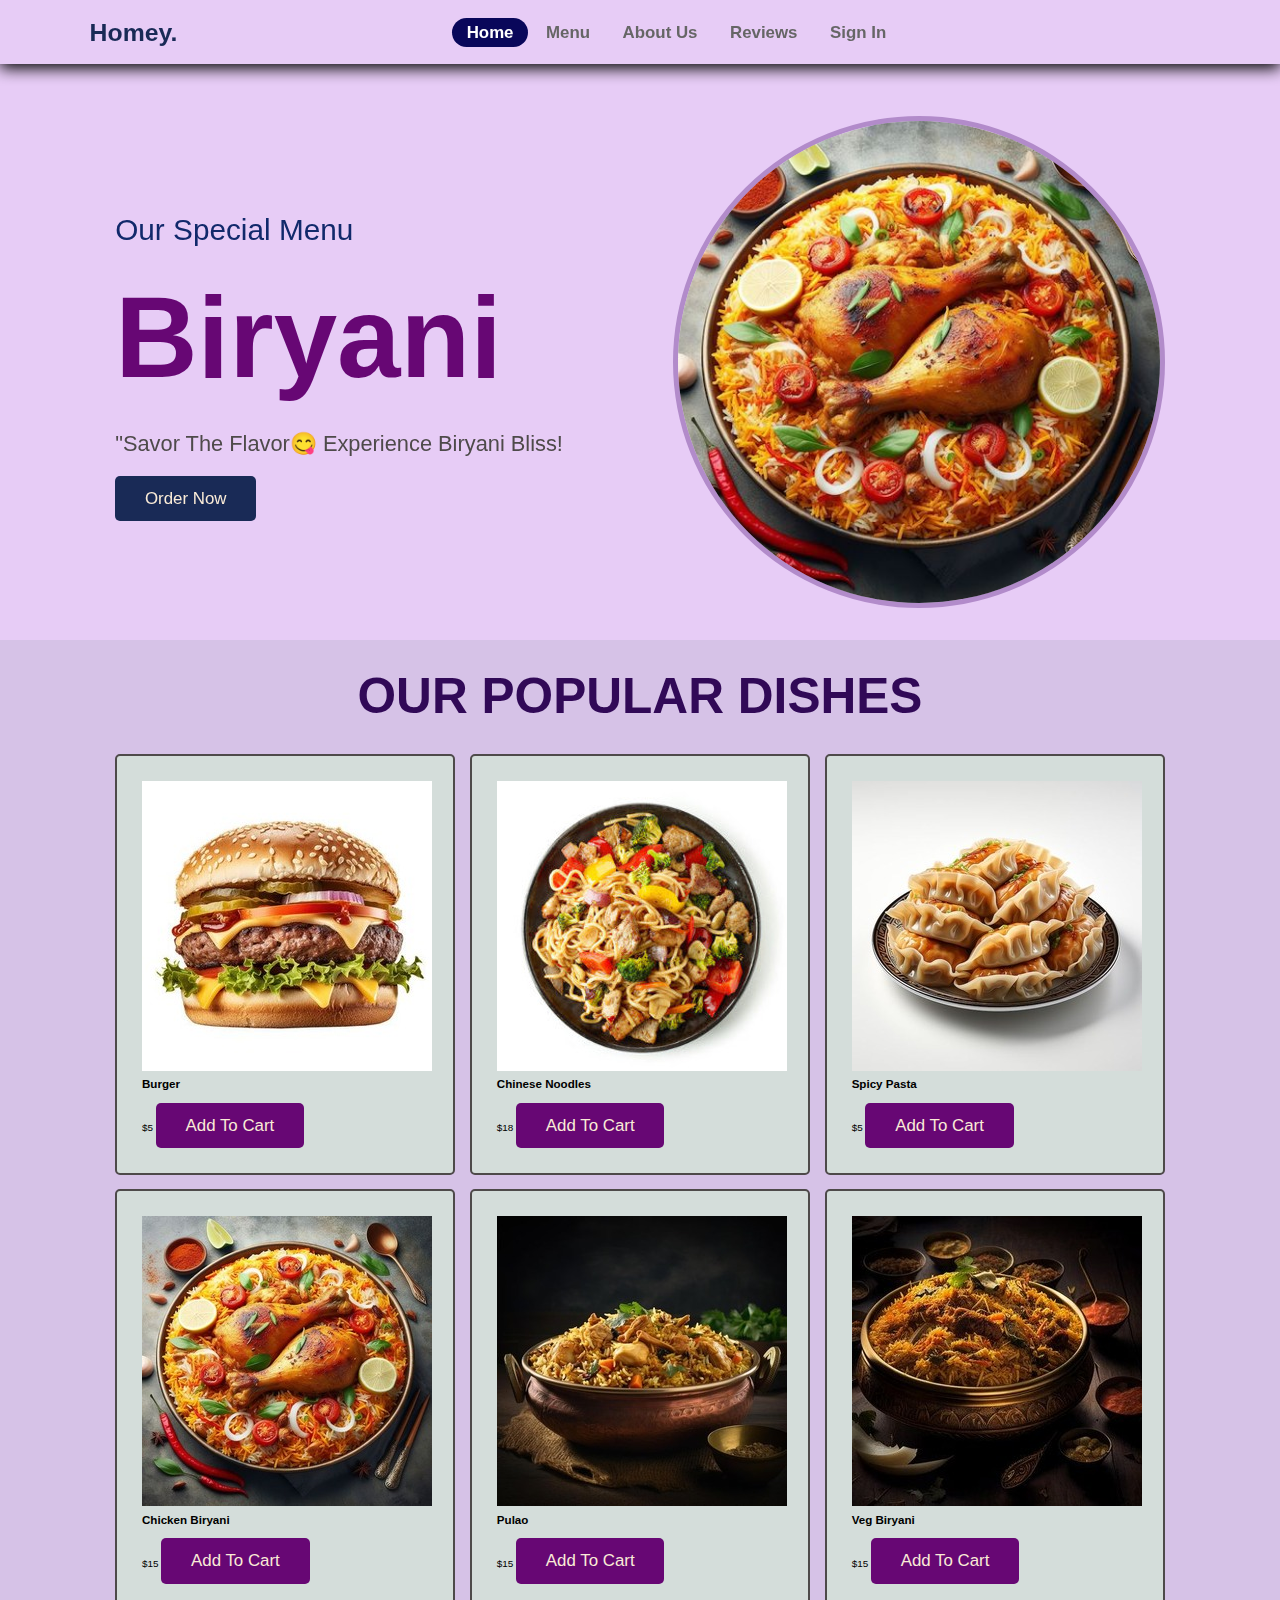
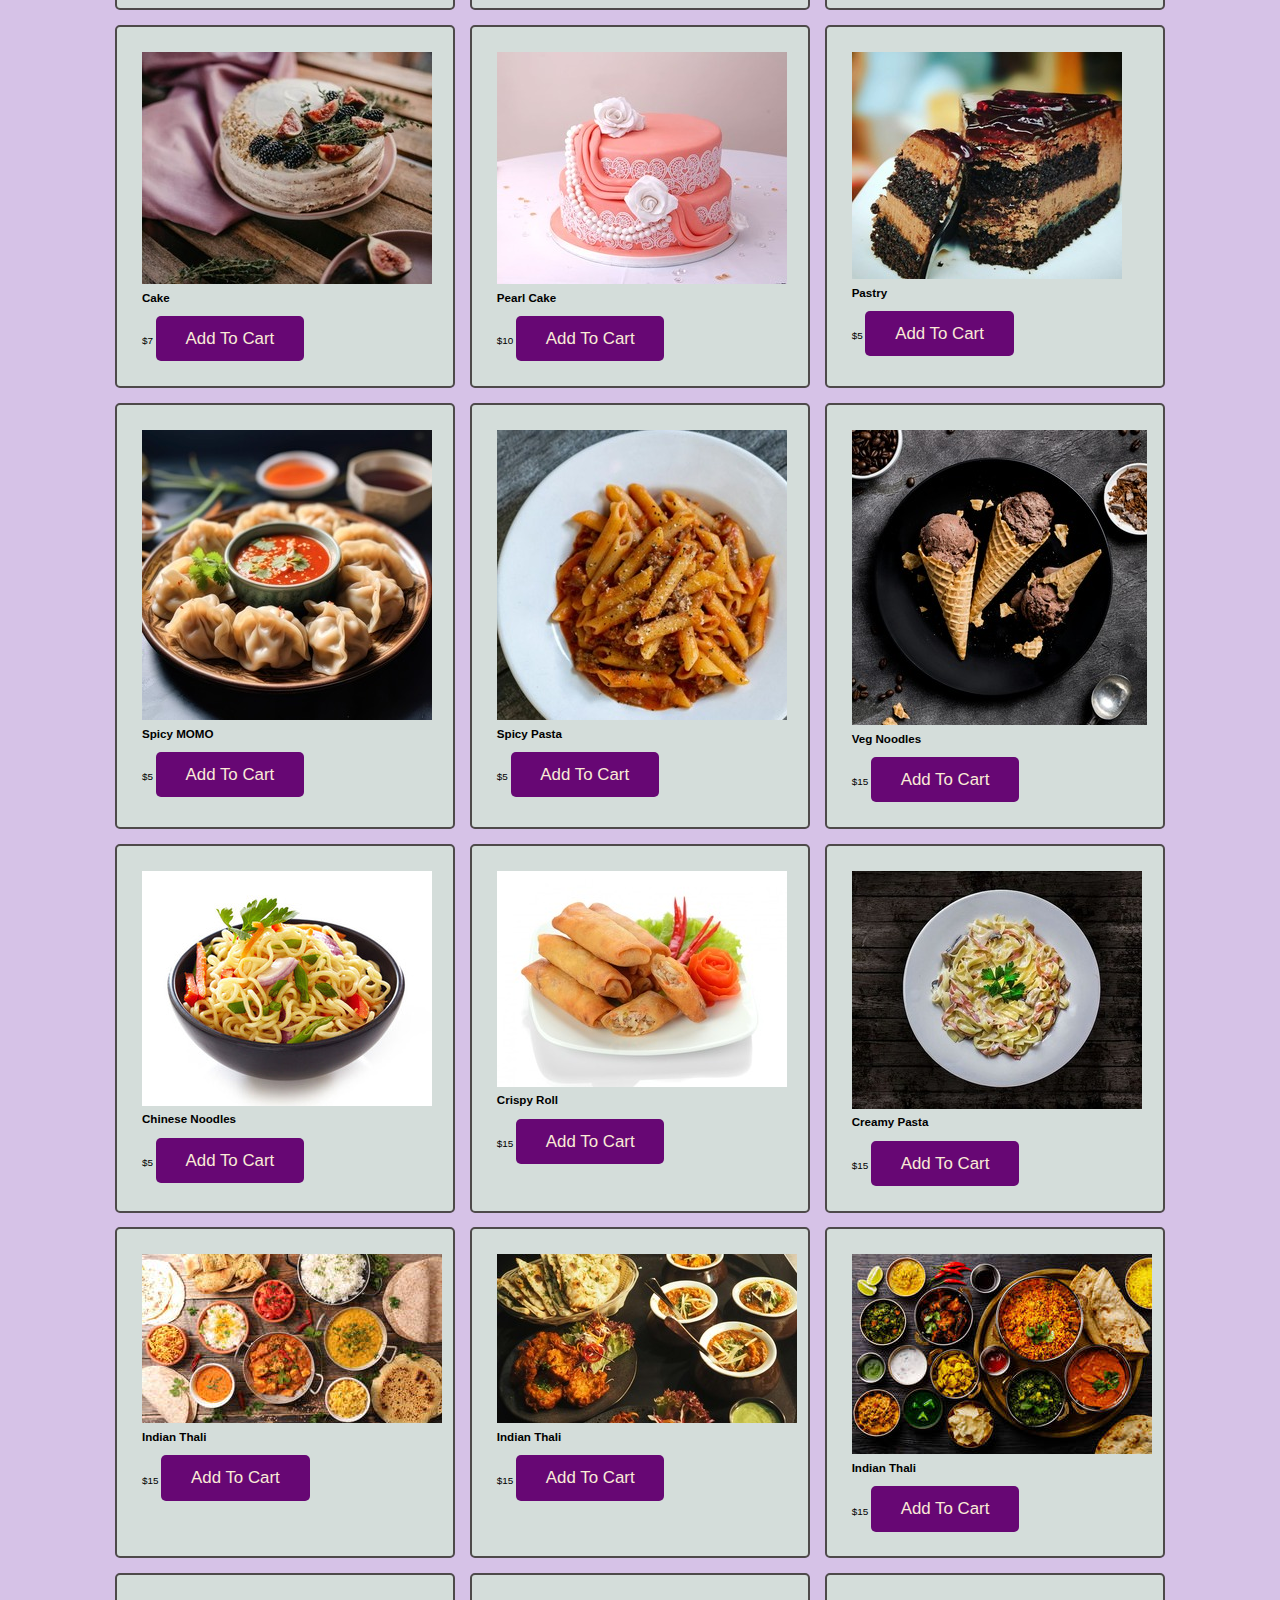
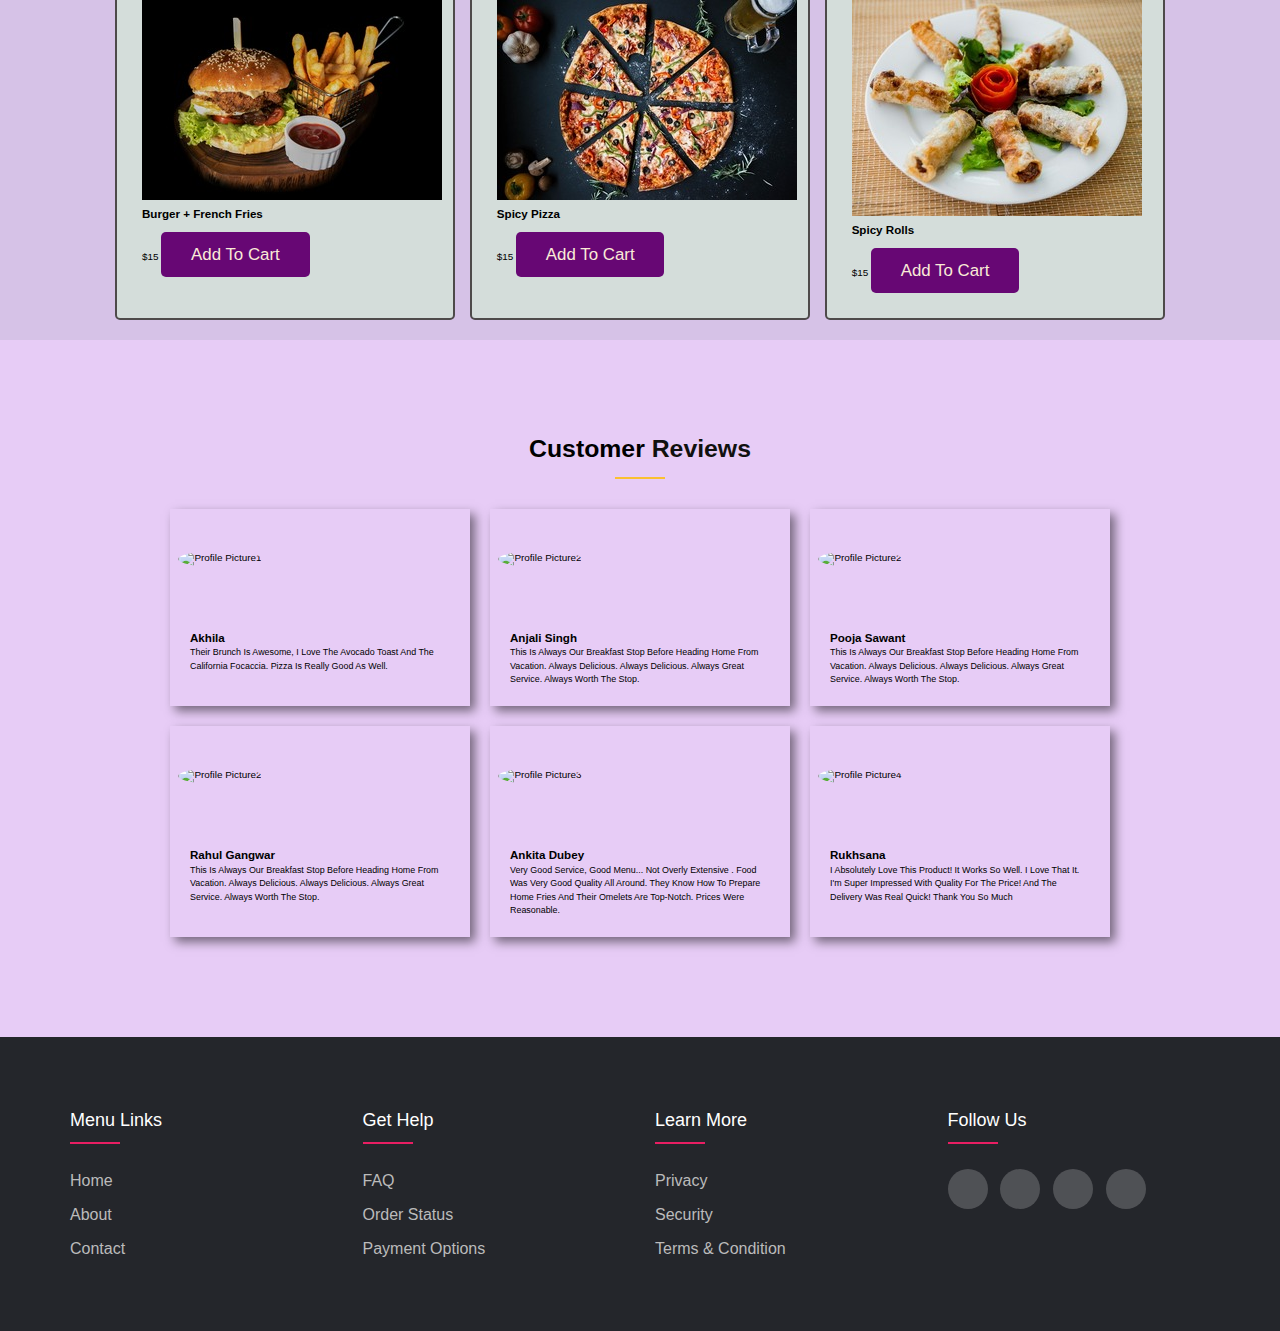
==== projectzuvy/index.html @ e39cfa19 "Landing Page" ====
<!DOCTYPE html>
<html lang="en">
<head>
    <meta charset="UTF-8">
    <meta name="viewport" content="width=device-width, initial-scale=1.0">
    <title>Food E-Commerce</title>
      
    <!-- Including Font Awesome CSS -->
    <link rel="stylesheet" href="https://cdnjs.cloudflare.com/ajax/libs/font-awesome/6.5.1/css/all.min.css" integrity="sha512-DTOQO9RWCH3ppGqcWaEA1BIZOC6xxalwEsw9c2QQeAIftl+Vegovlnee1c9QX4TctnWMn13TZye+giMm8e2LwA==" crossorigin="anonymous" referrerpolicy="no-referrer" />
    <link rel="stylesheet" href="style.css">

    <!-- including Swiper JS -->
    <!-- <link rel="stylesheet" href="https://cdn.jsdelivr.net/npm/swiper@11/swiper-bundle.min.css"/> -->
    <link rel="stylesheet" href="https://unpkg.com/swiper/swiper-bundle.min.css"/>


    <style>
        /* Google font */
@import url('https://fonts.googleapis.com/css2?family=PT+Sans+Caption:wght@400;700&display=swap');

:root{
    --purple: #670774;
    --blue: #192a56;
    --light-color:#666;
    --box-shadow: 0 .5rem 1.5rem rgba(0,0,0.1);
}
*{
    font-family: "Nunito", sans-serif;
    margin: 0;
    padding: 0;
    box-sizing: border-box;
    text-decoration: none;
    outline: none;
    border: none;
    text-transform: capitalize;
    transition: all .2s linear; 
}

html{
    font-size: 62%;
    overflow-x: hidden; 
    scroll-padding-top: 5.5rem; 
    scroll-behavior: smooth; 
}

section{
    padding: 2rem 9%;
}

section:nth-child(even){
    background: #E7CCF6;
}

header{
    position: fixed;
    top:0; left: 0;right: 0;
    background: #E7CCF6;
    padding: 1rem 7%;
    display: flex;
    align-items: center;
    justify-content:space-between;
    z-index: 1000;
    box-shadow: var(--box-shadow);
}

header .logo {
    color: var(--blue);
    font-size: 2.5rem;
    font-weight: bolder;
}

header .logo i{
    color: var(--purple);
}

/* Style for the navbar links */
header .navbar a { 
    font-size: 1.7rem;
    font-weight: bold;
    border-radius: .5rem;
    padding: .5rem 1.5rem;
    color: var(--light-color);
}

header .navbar a.active,
header .navbar a:hover{
    color: #fff;
    background: #09075a;
    border-radius: 50px;
}

header .icons i,
header .icons a{
    cursor: pointer;
    margin-left: .5rem;
    height: 4.5rem;
    line-height: 4.5rem;
    width: 4.5rem;
    text-align: center;
    font-size: 1.7rem;
    color: black;
    border-radius: 50%;
    background: rgb(240, 229, 229);
}

header .icons i:hover, 
header .icons a:hover{
    color: #E7CCF6;
    background: var(--blue);
    transform: rotate(360deg);
}

header .icons #menu-bars{
    display: none;
}

.home-slider {
  width: 100%; /* Adjust width as needed */
  height: 600px; /* Adjust height as needed */
  position: relative;
  overflow: hidden; /* Ensure content doesn't overflow */
}
.home .home-slider .slide{
    display: flex;
    align-items: center;
    flex-wrap: wrap;
    gap: 2rem;
    padding-top: 9rem;
}

.home .home-slider .slide .content{
    flex:2 1 45rem;
}

.home .home-slider .slide .pic{
    flex:1 1 45rem;
}

.home .home-slider .slide .pic img{
    width: 100%;
    border: 5px solid #B28BCA;
    border-radius: 100%;   
}

.home .home-slider .slide span{
    color: rgb(17, 41, 107);
    font-size: 3rem;
    font-weight: 500;
}

.home .home-slider .slide h3{
    color: var(--purple);
    font-size: 11.5rem;
    font-weight: 600;

}
.home .home-slider .slide p{
    color:rgb(78, 74, 74);
    font-size: 2.2rem;
    padding: .5rem 0;
    line-height: 1.5;
    font-weight: 400;
}

/*.sub-heading{
    text-align: center;
    color: red;
    font-size: 2rem;
    padding-top: 1rem;
}*/

.heading{
    text-align: center;
    color: rgb(49, 9, 87);
    font-size: 5rem;
    padding-bottom: 2rem;
    text-transform: uppercase;
}

.btn{
    margin-top: 1rem;
    display: inline-block;
    font-size: 1.7rem;
    color: antiquewhite;
    background-color: #192a56;
    border-radius: .5rem;
    cursor: pointer;
    padding: 1rem 3rem;
}

.btn:hover{
    background-color: #012288;
    letter-spacing: .1rem;
}

.box .btn{
    background-color: #670774;
    align-items: 
}


.dishes{
    background-color: #D6C2E7;
}

.dishes .box-container{
    display: grid;
    grid-template-columns: repeat(auto-fit,minmax(28rem, 1fr));
    gap: 1.5rem;
}

.dishes .box-container .box{
    padding: 2.5rem;
    background-color: #D4DDDA;
    border-radius: .5rem;
    border: 2px solid rgb(78, 74, 74);
    box-shadow: #666;
    position: relative;
    overflow: hidden;
}

.dishes .box-container .box .fa-heart,
.dishes .box-container .box .fa-eye {
    position: absolute;
    top: 1.5rem;
    background: #fff;
    border-radius: 50%;
    height: 5rem;
    width: 5rem;
    line-height: 5rem;
    font-size: 2rem;
    color: #670774;
}

.dishes .box-container .box .fa-heart,
.dishes .box-container .box .fa-eye {
    background: #B28BCA;
    color: #fff;
}


.dishes .box-container .box .fa-heart{
    right: -15rem;
}

.dishes .box-container .box .fa-eye{
    left: -15rem;
}


body{
    line-height: 1.5;
    font-family: 'Poppins', sans-serif;
  }

  *{
    margin:0;
    padding:0;
    box-sizing: border-box;
  }

  .review {
    width: 100%;
    padding: 70px 0;
    text-align: center;
}

.review h2 {
    font-size: 2.5rem;
    font-weight:bolder;
    margin-bottom: 20px;
}


.review h2 span {
    color: #11110f;
}

.review-icon {
    font-size: 20px; 
}

.review h2 span::after {
    content: '';
    display: block;
    width: 50px;
    height: 2px;
    background: #fac031;
    margin: 10px auto;
}

.review-box {
    width: 100%;
    margin: 0 auto;
    display: flex;
    flex-wrap: wrap; 
    justify-content: center;
}

.review-card {
    flex: 0 0 auto;
    margin: 10px;
    width: 300px; 
    max-width: calc(33.33% - 20px); 
    text-align: left;
    box-shadow: 5px 5px 10px rgba(0, 0, 0, 0.5);
    transition: box-shadow 0.3s ease;
}

.review-profile-pic {
    display: flex; 
    justify-content: center; 
    align-items: center; 
    width: 100px; 
    height: 100px; 
}

.review-profile-pic img {
    max-width: 100%;
    height: auto;
    border-radius: 50%;
    
}

.review-text {
    padding: 20px;
}

.review-text p {
    font-size: 0.9rem;
}

.four-star .fa-regular:nth-child(1) {
    color: green;
}
.four-star .fa-regular:nth-child(2) {
    color: green;
}
.four-star .fa-regular:nth-child(3) {
    color: green;
}
.four-star .fa-regular:nth-child(4) {
    color: green;
}

.five-star .fa-regular:nth-child(1) {
    color: green;
}
.five-star .fa-regular:nth-child(2) {
    color: green;
}
.five-star .fa-regular:nth-child(3) {
    color: green;
}
.five-star .fa-regular:nth-child(4) {
    color: green;
}
.five-star .fa-regular:nth-child(5) {
    color: green;
}

  .container{
    max-width: 1170px;
    margin:auto;
  }
  .row{
    display: flex;
    flex-wrap: wrap;
  }
  .list{
    list-style: none;
  }
  .footer{
    background-color: #24262b;
      padding: 70px 0;
  }
  .footer-col{
     width: 25%;
     padding: 0 15px;
  }
  .footer-col h4{
    font-size: 18px;
    color: #ffffff;
    text-transform: capitalize;
    margin-bottom: 35px;
    font-weight: 500;
    position: relative;
  }
  .footer-col h4::before{
    content: '';
    position: absolute;
    left:0;
    bottom: -10px;
    background-color: #e91e63;
    height: 2px;
    box-sizing: border-box;
    width: 50px;
  }
  .footer-col ul li:not(:last-child){
    margin-bottom: 10px;
  }
  .footer-col ul li a{
    font-size: 16px;
    text-transform: capitalize;
    color: #ffffff;
    text-decoration: none;
    font-weight: 300;
    color: #bbbbbb;
    display: block;
    transition: all 0.3s ease;
  }
  .footer-col ul li a:hover{
    color: #ffffff;
    padding-left: 8px;
  }
  .footer-col .social-links a{
    display: inline-block;
    height: 40px;
    width: 40px;
    background-color: rgba(255,255,255,0.2);
    margin:0 10px 10px 0;
    text-align: center;
    line-height: 40px;
    border-radius: 50%;
    color: #ffffff;
    transition: all 0.5s ease;
  }
  .footer-col .social-links a:hover{
    color: #24262b;
    background-color: #ffffff;
  }
  









    















































@media (max-width:991px){

html{
    font-size: 50%;
}

section{
    padding: 2rem 9%;

}

header{
    padding: 1rem 2rem;
}
}

@media (max-width:768px){
    header .icons #menu-bars{
    display: inline-block;
}


header .navbar{
    position: absolute;
    top: 100%;
    left:0;
    right: 0;
    background: #E7CCF6;
    border-top: .1rem solid rgba(0,0,0.2);
    border-bottom: .1rem solid rgba(0,0,0.2);
    padding: 1rem;
    clip-path: polygon(0 0, 100% 0, 100% 0, 0 0);
}

header .navbar .active{
    clip-path: polygon(0 0, 100% 0, 100% 0, 0 0);
}

header .navbar a{
    display: block;
    padding: 1.5rem;
    margin: 1rem ;
    font-size: 2rem;
    background: #666;
}
}
@media (max-width:991px){

html{
    font-size: 40%;
}
}
@media(max-width: 767px){
    .footer-col{
      width: 50%;
      margin-bottom: 30px;
  }
  }
  @media(max-width: 574px){
    .footer-col{
      width: 100%;
  }
  }


    </style>
</head>
<body>

    <!-- Navbar -->
    <header>
            <div class="logo">
                <a href="#" class="logo"><i class="fa-solid fa-kitchen-set"></i>Homey.</a>
            </div>
            <nav class="navbar">
                <a class="active" href="#home"><i class="fas fa-home"></i> Home</a>
                <a href="#Menu"> <i class="fas fa-utensils"></i> Menu</a>
                <a href="#About"><i class="fas fa-info-circle"></i> About Us</a>
                <a href="#Review"> Reviews</a> 
                <!-- <a href="#Favourites"><i class="fas fa-heart"></i> </a> -->
                <!-- <a href="#Cart"><i class="fas fa-shopping-cart"></i> </a> -->
                <a href="#Signin"><i class="fas fa-sign-in-alt"></i> Sign In</a>
            </nav>
            <div class="icons">
                <i class="fas fa-bars" id="menu-bars"></i>
                <i class="fas fa-search" id="search"></i>
                <a href="#" class="fas fa-heart"></a>
                <a href="#" class="fas fa-shopping-cart"></a>
            </div>    
    </header>

<!-- Home banner starts -->

<section class="home" id="home">
    <!-- <div class="swiper-bundle"> -->
        <div class="swiper-container home-slider">

        <div class="swiper-wrapper wrapper">
            <div class="swiper-slide slide">

                <div class="content">
                    <span>Our Special Menu</span>
                    <h3>Pizza</h3>
                    <p> Craving heaven in a slice?😍Indulge in our delightful array of pizza varieties!
                    </p>
                    <a href="#" class="btn">Order Now</a>
                </div>
                <div class="pic">
                    <img src="./Landing Page Assets/pizza.jpg" alt="">
                </div>
            </div>

            <div class="swiper-slide slide">
                <div class="content">
                    <span>Our Special Menu</span>
                    <h3>Biryani</h3>
                    <p> "Savor the Flavor😋 Experience Biryani Bliss!                </p>
                    <a href="#" class="btn">Order Now</a>
                </div>
                <div class="pic">
                    <img src="./Landing Page Assets/biryani.jpg" alt="">
                </div>
            </div>

            <div class="swiper-slide slide">
                <div class="content">
                    <span>Our Special Menu</span>
                    <h3>Burger</h3>
                    <p>Sink your teeth into perfection with our mouthwatering burgers🤤   </p>
                    <a href="#" class="btn">Order Now</a>
                </div>
                <div class="pic">
                    <img src="./Landing Page Assets/b1.jpg" alt="">
                </div>
            </div>

            <div class="swiper-slide slide">
                <div class="content">
                    <span>Our Special Menu</span>
                    <h3>Noodles</h3>
                    <p> Step into a world of exquisite flavors with our Chinese cuisine.                    </p>
                    <a href="#" class="btn">Order Now</a>
                </div>
                <div class="pic">
                    <img src="./Landing Page Assets/n3.jpg" alt="">
                </div>
            </div>

            

            <div class="swiper-slide slide">
                <div class="content">
                    <span>Our Special Menu</span>
                    <h3>Momos</h3>
                    <p> Dive into a world of culinary delight with our exquisite momos
                    </p>
                    <a href="#" class="btn">Order Now</a>
                </div>
                <div class="pic">
                    <img src="./Landing Page Assets/MOMO (1).jpg" alt="">
                </div>
            </div>

            <div class="swiper-slide slide">
                <div class="content">
                    <span>Our Special Menu</span>
                    <h3>Pasta</h3>
                    <p> Step into a world of Italian indulgence with our tantalizing pasta dishes </p>
                    <a href="#" class="btn">Order Now</a>
                </div>
                <div class="pic">
                    <img src="./Landing Page Assets/pasta (1).jpg" alt="">
               </div>
            </div>

            <div class="swiper-slide slide">
                <div class="content">
                    <span>Our Special Menu</span>
                    <h3>Spicy Roll</h3>
                    <p> "Experience the Crunchy Delight of Spring Rolls🤤      </p>
                    <a href="#" class="btn">Order Now</a>
                </div>
                <div class="pic">
                    <img src="./Landing Page Assets/roll (2).jpg" alt="">
                </div>
            </div>

            <div class="swiper-slide slide">
                <div class="content">
                    <span>Our Special Menu</span>
                    <h3>Chhole Bhature</h3>
                    <p> Satisfy your cravings with our delectable Chhole Bhature, a beloved Indian classic that's sure to tantalize your taste buds🤤 </p>
                    <a href="#" class="btn">Order Now</a>
                </div>
                <div class="pic">
                    <img src="./Landing Page Assets/chhole.jpg" alt="">
                </div>
            </div>

            <div class="swiper-pagination"></div>
        </div>
    </div>
</section>

<section class="dishes" id="dishes">
    <h1 class="heading">Our Popular Dishes</h1>

    <div class="box-container">

        <div class="box">
            <a href="#" class="fas fa-heart"></a>
            <a href="#" class="fas fa-eye"></a>
            <img src="./Landing Page Assets/b3.jpg" alt="pasta">
            <h3>Burger</h3>

            <div class="stars">
                <i class="fas fa-star"></i>
                <i class="fas fa-star"></i>
                <i class="fas fa-star"></i>
                <i class="fas fa-star"></i>
                <i class="fas fa-star-half-alt"></i>
            </div>
            <span>$5</span>
            <a href="#" class="btn">add to cart</a>
        </div>

        <div class="box">
            <a href="#" class="fas fa-heart"></a>
            <a href="#" class="fas fa-eye"></a>
            <img src="./Landing Page Assets/n3.jpg" alt="pasta">
            <h3>Chinese Noodles</h3>

            <div class="stars">
                <i class="fas fa-star"></i>
                <i class="fas fa-star"></i>
                <i class="fas fa-star"></i>
                <i class="fas fa-star"></i>
                <i class="fas fa-star-half-alt"></i>
            </div>
            <span>$18</span>
            <a href="#" class="btn">add to cart</a>
        </div>


        <div class="box">
            <a href="#" class="fas fa-heart"></a>
            <a href="#" class="fas fa-eye"></a>
            <img src="./Landing Page Assets/MOMO.jpg" alt="pasta">
            <h3>Spicy Pasta</h3>

            <div class="stars">
                <i class="fas fa-star"></i>
                <i class="fas fa-star"></i>
                <i class="fas fa-star"></i>
                <i class="fas fa-star"></i>
                <i class="fas fa-star-half-alt"></i>
            </div>
            <span>$5</span>
            <a href="#" class="btn">add to cart</a>
        </div>

        <div class="box">
            <a href="#" class="fas fa-heart"></a>
            <a href="#" class="fas fa-eye"></a>
            <img src="./Landing Page Assets/bi1.jpg" alt="pasta">
            <h3>Chicken Biryani</h3>

            <div class="stars">
                <i class="fas fa-star"></i>
                <i class="fas fa-star"></i>
                <i class="fas fa-star"></i>
                <i class="fas fa-star"></i>
                <i class="fas fa-star-half-alt"></i>
            </div>
            <span>$15</span>
            <a href="#" class="btn">add to cart</a>
        </div>


        <div class="box">
            <a href="#" class="fas fa-heart"></a>
            <a href="#" class="fas fa-eye"></a>
            <img src="./Landing Page Assets/bi2.jpg" alt="pasta">
            <h3>Pulao</h3>

            <div class="stars">
                <i class="fas fa-star"></i>
                <i class="fas fa-star"></i>
                <i class="fas fa-star"></i>
                <i class="fas fa-star"></i>
                <i class="fas fa-star-half-alt"></i>
            </div>
            <span>$15</span>
            <a href="#" class="btn">add to cart</a>
        </div>


        <div class="box">
            <a href="#" class="fas fa-heart"></a>
            <a href="#" class="fas fa-eye"></a>
            <img src="./Landing Page Assets/bi3.jpg" alt="pasta">
            <h3>Veg Biryani</h3>

            <div class="stars">
                <i class="fas fa-star"></i>
                <i class="fas fa-star"></i>
                <i class="fas fa-star"></i>
                <i class="fas fa-star"></i>
                <i class="fas fa-star-half-alt"></i>
            </div>
            <span>$15</span>
            <a href="#" class="btn">add to cart</a>
        </div>


        <div class="box">
            <a href="#" class="fas fa-heart"></a>
            <a href="#" class="fas fa-eye"></a>
            <img src="./Landing Page Assets/c1.jpeg" alt="pasta">
            <h3>Cake</h3>

            <div class="stars">
                <i class="fas fa-star"></i>
                <i class="fas fa-star"></i>
                <i class="fas fa-star"></i>
                <i class="fas fa-star"></i>
                <i class="fas fa-star-half-alt"></i>
            </div>
            <span>$7</span>
            <a href="#" class="btn">add to cart</a>
        </div>


        <div class="box">
            <a href="#" class="fas fa-heart"></a>
            <a href="#" class="fas fa-eye"></a>
            <img src="./Landing Page Assets/c2.jpg" alt="pasta">
            <h3>Pearl Cake</h3>

            <div class="stars">
                <i class="fas fa-star"></i>
                <i class="fas fa-star"></i>
                <i class="fas fa-star"></i>
                <i class="fas fa-star"></i>
                <i class="fas fa-star-half-alt"></i>
            </div>
            <span>$10</span>
            <a href="#" class="btn">add to cart</a>
        </div>


        <div class="box">
            <a href="#" class="fas fa-heart"></a>
            <a href="#" class="fas fa-eye"></a>
            <img src="./Landing Page Assets/c5 (1).jpg" alt="cake">
            <h3>Pastry</h3>

            <div class="stars">
                <i class="fas fa-star"></i>
                <i class="fas fa-star"></i>
                <i class="fas fa-star"></i>
                <i class="fas fa-star"></i>
                <i class="fas fa-star-half-alt"></i>
            </div>
            <span>$5</span>
            <a href="#" class="btn">add to cart</a>
        </div>


        <div class="box">
            <a href="#" class="fas fa-heart"></a>
            <a href="#" class="fas fa-eye"></a>
            <img src="./Landing Page Assets/MOMO (1).jpg" alt="pasta">
            <h3>Spicy MOMO</h3>

            <div class="stars">
                <i class="fas fa-star"></i>
                <i class="fas fa-star"></i>
                <i class="fas fa-star"></i>
                <i class="fas fa-star"></i>
                <i class="fas fa-star-half-alt"></i>
            </div>
            <span>$5</span>
            <a href="#" class="btn">add to cart</a>
        </div>


        <div class="box">
            <a href="#" class="fas fa-heart"></a>
            <a href="#" class="fas fa-eye"></a>
            <img src="./Landing Page Assets/pasta.jpeg" alt="pasta">
            <h3>Spicy Pasta</h3>

            <div class="stars">
                <i class="fas fa-star"></i>
                <i class="fas fa-star"></i>
                <i class="fas fa-star"></i>
                <i class="fas fa-star"></i>
                <i class="fas fa-star-half-alt"></i>
            </div>
            <span>$5</span>
            <a href="#" class="btn">add to cart</a>
        </div>


        <div class="box">
            <a href="#" class="fas fa-heart"></a>
            <a href="#" class="fas fa-eye"></a>
            <img src="./Landing Page Assets/icecream (1).jpg" alt="pasta">
            <h3>Veg Noodles</h3>

            <div class="stars">
                <i class="fas fa-star"></i>
                <i class="fas fa-star"></i>
                <i class="fas fa-star"></i>
                <i class="fas fa-star"></i>
                <i class="fas fa-star-half-alt"></i>
            </div>
            <span>$15</span>
            <a href="#" class="btn">add to cart</a>
        </div>

        <div class="box">
            <a href="#" class="fas fa-heart"></a>
            <a href="#" class="fas fa-eye"></a>
            <img src="./Landing Page Assets/n2.jpg" alt="pasta">
            <h3>Chinese Noodles</h3>

            <div class="stars">
                <i class="fas fa-star"></i>
                <i class="fas fa-star"></i>
                <i class="fas fa-star"></i>
                <i class="fas fa-star"></i>
                <i class="fas fa-star-half-alt"></i>
            </div>
            <span>$5</span>
            <a href="#" class="btn">add to cart</a>
        </div>
        <div class="box">
            <a href="#" class="fas fa-heart"></a>
            <a href="#" class="fas fa-eye"></a>
            <img src="./Landing Page Assets/roll (1).jpg" alt="pasta">
            <h3>Crispy Roll</h3>

            <div class="stars">
                <i class="fas fa-star"></i>
                <i class="fas fa-star"></i>
                <i class="fas fa-star"></i>
                <i class="fas fa-star"></i>
                <i class="fas fa-star-half-alt"></i>
            </div>
            <span>$15</span>
            <a href="#" class="btn">add to cart</a>
        </div>
        <div class="box">
            <a href="#" class="fas fa-heart"></a>
            <a href="#" class="fas fa-eye"></a>
            <img src="./Landing Page Assets/pasta (1).jpg" alt="pasta">
            <h3>Creamy Pasta</h3>

            <div class="stars">
                <i class="fas fa-star"></i>
                <i class="fas fa-star"></i>
                <i class="fas fa-star"></i>
                <i class="fas fa-star"></i>
                <i class="fas fa-star-half-alt"></i>
            </div>
            <span>$15</span>
            <a href="#" class="btn">add to cart</a>
        </div>
        <div class="box">
            <a href="#" class="fas fa-heart"></a>
            <a href="#" class="fas fa-eye"></a>
            <img src="./Landing Page Assets/thali1.jpg" alt="pasta">
            <h3>Indian Thali</h3>

            <div class="stars">
                <i class="fas fa-star"></i>
                <i class="fas fa-star"></i>
                <i class="fas fa-star"></i>
                <i class="fas fa-star"></i>
                <i class="fas fa-star-half-alt"></i>
            </div>
            <span>$15</span>
            <a href="#" class="btn">add to cart</a>
        </div>
        <div class="box">
            <a href="#" class="fas fa-heart"></a>
            <a href="#" class="fas fa-eye"></a>
            <img src="./Landing Page Assets/s1 (1).jpg" alt="pasta">
            <h3>Indian Thali</h3>

            <div class="stars">
                <i class="fas fa-star"></i>
                <i class="fas fa-star"></i>
                <i class="fas fa-star"></i>
                <i class="fas fa-star"></i>
                <i class="fas fa-star-half-alt"></i>
            </div>
            <span>$15</span>
            <a href="#" class="btn">add to cart</a>
        </div>

        <div class="box">
            <a href="#" class="fas fa-heart"></a>
            <a href="#" class="fas fa-eye"></a>
            <img src="./Landing Page Assets/Thali2.jpg" alt="pasta">
            <h3>Indian Thali</h3>

            <div class="stars">
                <i class="fas fa-star"></i>
                <i class="fas fa-star"></i>
                <i class="fas fa-star"></i>
                <i class="fas fa-star"></i>
                <i class="fas fa-star-half-alt"></i>
            </div>
            <span>$15</span>
            <a href="#" class="btn">add to cart</a>
        </div>
        <div class="box">
            <a href="#" class="fas fa-heart"></a>
            <a href="#" class="fas fa-eye"></a>
            <img src="./Landing Page Assets/mast.jpg" alt="pasta">
            <h3>Burger + French Fries</h3>

            <div class="stars">
                <i class="fas fa-star"></i>
                <i class="fas fa-star"></i>
                <i class="fas fa-star"></i>
                <i class="fas fa-star"></i>
                <i class="fas fa-star-half-alt"></i>
            </div>
            <span>$15</span>
            <a href="#" class="btn">add to cart</a>
        </div>

        <div class="box">
            <a href="#" class="fas fa-heart"></a>
            <a href="#" class="fas fa-eye"></a>
            <img src="./Landing Page Assets/PIzza2.jpg" alt="pasta">
            <h3>Spicy Pizza</h3>

            <div class="stars">
                <i class="fas fa-star"></i>
                <i class="fas fa-star"></i>
                <i class="fas fa-star"></i>
                <i class="fas fa-star"></i>
                <i class="fas fa-star-half-alt"></i>
            </div>
            <span>$15</span>
            <a href="#" class="btn">add to cart</a>
        </div>
        <div class="box">
            <a href="#" class="fas fa-heart"></a>
            <a href="#" class="fas fa-eye"></a>
            <img src="./Landing Page Assets/roll (2).jpg" alt="pasta">
            <h3>Spicy Rolls</h3>

            <div class="stars">
                <i class="fas fa-star"></i>
                <i class="fas fa-star"></i>
                <i class="fas fa-star"></i>
                <i class="fas fa-star"></i>
                <i class="fas fa-star-half-alt"></i>
            </div>
            <span>$15</span>
            <a href="#" class="btn">add to cart</a>
        </div>


    </div>
</section> 

<section>
    <div class="review" id="Review">
        <h2>Customer <span>Reviews</span></h2>
        <div class="review-box">
            <div class="review-card">
                <div class="review-profile-pic">
                    <img src="https://i.ibb.co/b6tCCzK/your-image-file.jpg" alt="Profile Picture1">
                </div>
                <div class="review-text">
                    <h3 class="name">Akhila</h3>
                    <div class="review-icon four-star">
                        <i class="fa-regular fa-star"></i>
                        <i class="fa-regular fa-star"></i>
                        <i class="fa-regular fa-star"></i>
                        <i class="fa-regular fa-star"></i>
                    </div>
                    <p>Their brunch is awesome, I love the avocado toast and the california focaccia. Pizza is
                        really good as well. </p>
                </div>
            </div>

            <div class="review-card">
                <div class="review-profile-pic">
                    <img src="https://i.ibb.co/b6tCCzK/your-image-file.jpg" alt="Profile Picture2">
                </div>
                <div class="review-text">
                    <h3 class="name">Anjali Singh</h3>
                    <div class="review-icon five-star">
                        <i class="fa-regular fa-star"></i>
                        <i class="fa-regular fa-star"></i>
                        <i class="fa-regular fa-star"></i>
                        <i class="fa-regular fa-star"></i>
                        <i class="fa-regular fa-star"></i>
                    </div>
                    <p>This is always our breakfast stop before heading home from vacation. Always delicious. Always
                        delicious. Always great service. Always worth the stop. </p>
                </div>
            </div>

            <div class="review-card">
                <div class="review-profile-pic">
                    <img src="https://i.ibb.co/b6tCCzK/your-image-file.jpg" alt="Profile Picture2">
                </div>
                <div class="review-text">
                    <h3 class="name">Pooja Sawant</h3>
                    <div class="review-icon five-star">
                        <i class="fa-regular fa-star"></i>
                        <i class="fa-regular fa-star"></i>
                        <i class="fa-regular fa-star"></i>
                        <i class="fa-regular fa-star"></i>
                        <i class="fa-regular fa-star"></i>
                    </div>
                    <p>This is always our breakfast stop before heading home from vacation. Always delicious. Always
                        delicious. Always great service. Always worth the stop. </p>
                </div>
            </div>

            <div class="review-card">
                <div class="review-profile-pic">
                    <img src="https://i.ibb.co/b6tCCzK/your-image-file.jpg" alt="Profile Picture2">
                </div>
                <div class="review-text">
                    <h3 class="name">Rahul Gangwar</h3>
                    <div class="review-icon five-star">
                        <i class="fa-regular fa-star"></i>
                        <i class="fa-regular fa-star"></i>
                        <i class="fa-regular fa-star"></i>
                        <i class="fa-regular fa-star"></i>
                        <i class="fa-regular fa-star"></i>
                    </div>
                    <p>This is always our breakfast stop before heading home from vacation. Always delicious. Always
                        delicious. Always great service. Always worth the stop. </p>
                </div>
            </div>

            <div class="review-card">
                <div class="review-profile-pic">
                    <img src="https://i.ibb.co/b6tCCzK/your-image-file.jpg" alt="Profile Picture3">
                </div>
                <div class="review-text">
                    <h3 class="name">Ankita Dubey</h3>
                    <div class="review-icon four-star">
                        <i class="fa-regular fa-star"></i>
                        <i class="fa-regular fa-star"></i>
                        <i class="fa-regular fa-star"></i>
                        <i class="fa-regular fa-star"></i>
                    </div>

                    <p>Very good service, good menu... not overly extensive . Food was very good quality all around.
                        They know how to prepare home fries and their omelets are top-notch. Prices were reasonable.
                    </p>
                </div>
            </div>
            <div class="review-card">
                <div class="review-profile-pic">
                    <img src="https://i.ibb.co/b6tCCzK/your-image-file.jpg" alt="Profile Picture4">
                </div>

                <div class="review-text">
                    <h3 class="name">Rukhsana</h3>
                    <div class="review-icon five-star">
                        <i class="fa-regular fa-star"></i>
                        <i class="fa-regular fa-star"></i>
                        <i class="fa-regular fa-star"></i>
                        <i class="fa-regular fa-star"></i>
                        <i class="fa-regular fa-star"></i>
                    </div>
                    <p>I absolutely love this product! It works so well. I love that it. I'm super impressed with
                        quality for the price! And the delivery was real quick! Thank you so much</p>
                </div>
            </div>
        </div>
    </div>
</section>

<footer class="footer">
    <div class="container">
     <div class="row">
       <div class="footer-col">
           <h4>Menu Links</h4>
           <ul class="list">
               <li><a href="#">Home</a></li>
               <li><a href="#">About</a></li>
               <li><a href="#">Contact</a></li>
           </ul>
       </div>
       <div class="footer-col">
         <h4>get help</h4>
         <ul class="list">
           <li><a href="#">FAQ</a></li>
           <li><a href="#">Order Status</a></li>
           <li><a href="#">Payment Options</a></li>
         </ul>
       </div>
       <div class="footer-col">
         <h4>Learn More</h4>
         <ul class="list">
           <li><a href="#">Privacy</a></li>
           <li><a href="#">Security</a></li>
           <li><a href="#">Terms & Condition</a></li>
         </ul>
       </div>
       <div class="footer-col">
         <h4>follow us</h4>
         <div class="social-links">
           <a href="#"><i class="fab fa-facebook-f"></i></a>
           <a href="#"><i class="fab fa-twitter"></i></a>
           <a href="#"><i class="fab fa-instagram"></i></a>
           <a href="#"><i class="fab fa-linkedin-in"></i></a>
         </div>
       </div>
     </div>
    </div>
 </footer>


<script src="https://unpkg.com/swiper/swiper-bundle.min.js"></script>
    
<script>
    let menu = document.querySelector('#menu-bars');
    let navbar=document.querySelector('.navbar');

    menu.onclick = () => {
        menu.classList.toggle('fa-times');
        navbar.classList.toggle('active');
    }

    var swiper = new Swiper(".home-slider", {
      spaceBetween: 30,
      centeredSlides: true,
      autoplay: {
        delay: 500,
        disableOnInteraction: false,
      },
      pagination: {
        el: ".swiper-pagination",
        clickable: true,
      },
      loop:true,
    });



</script>    
</body>
</html>
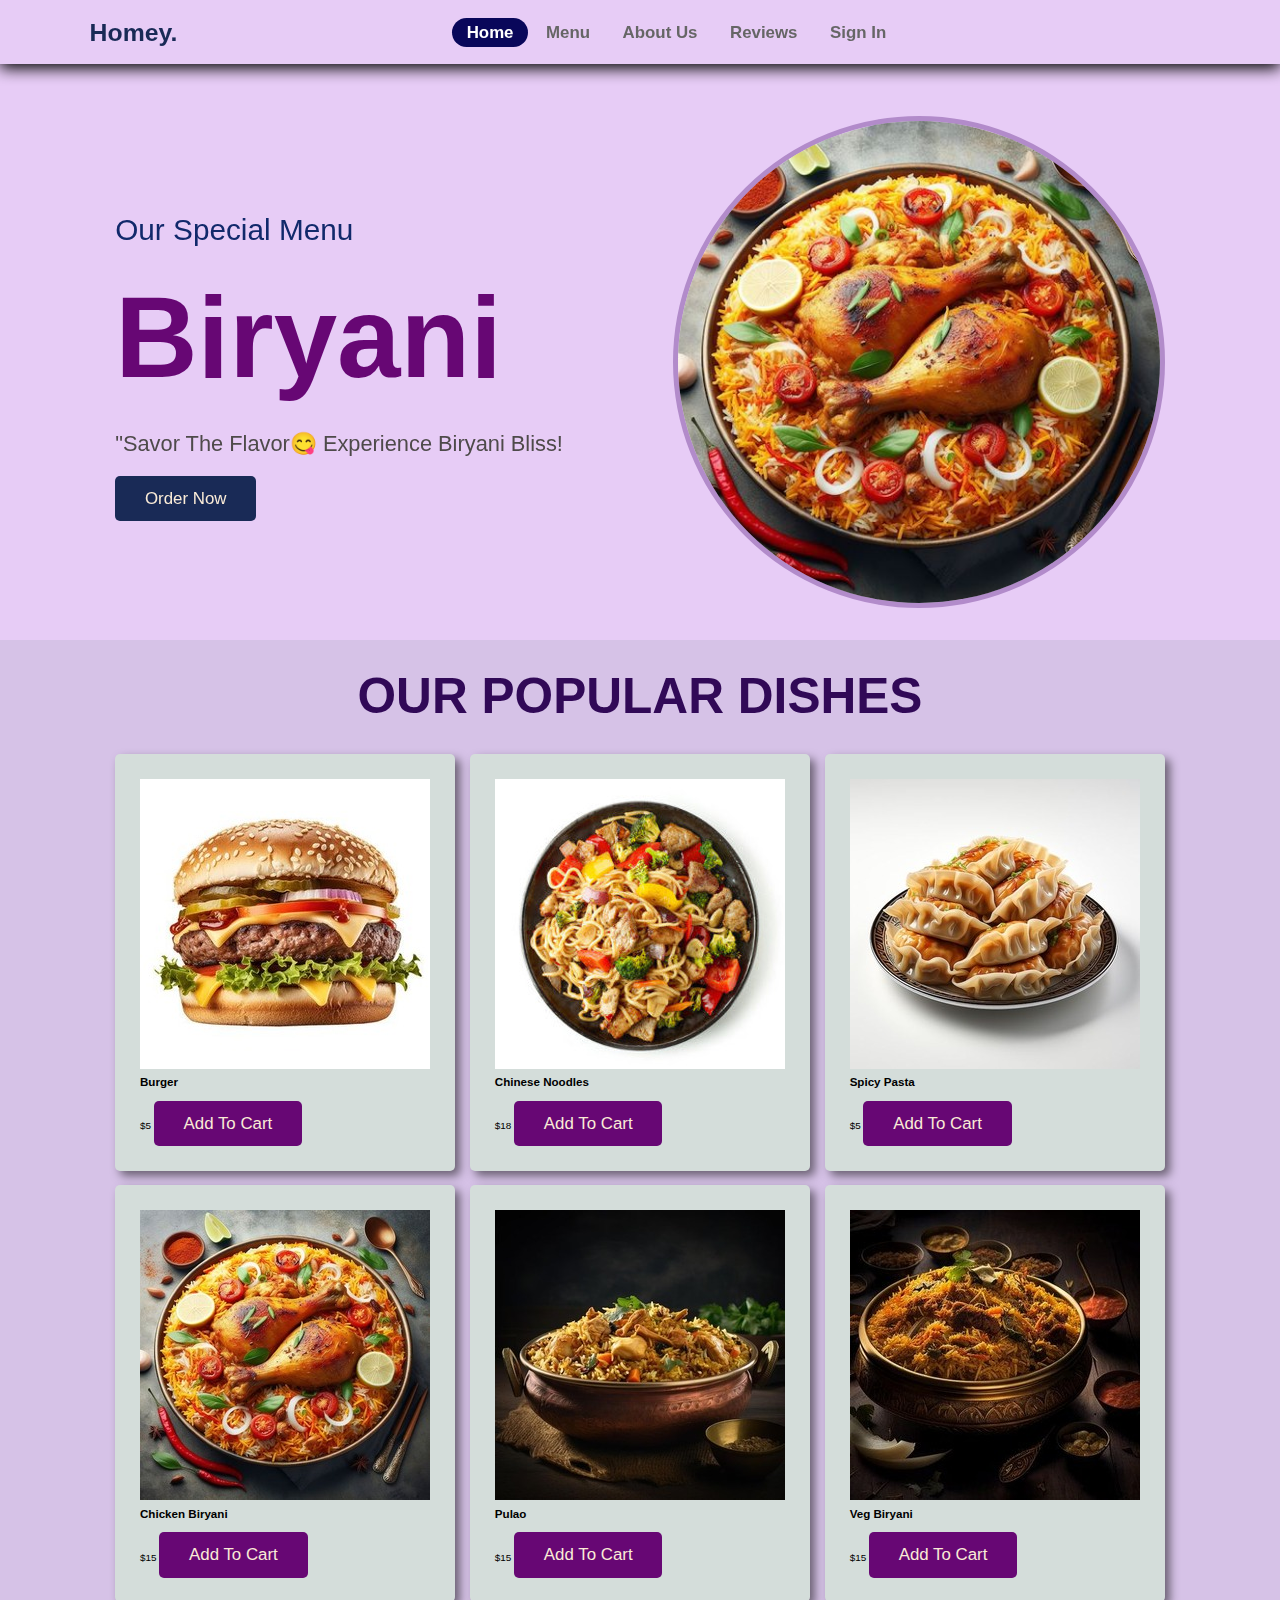
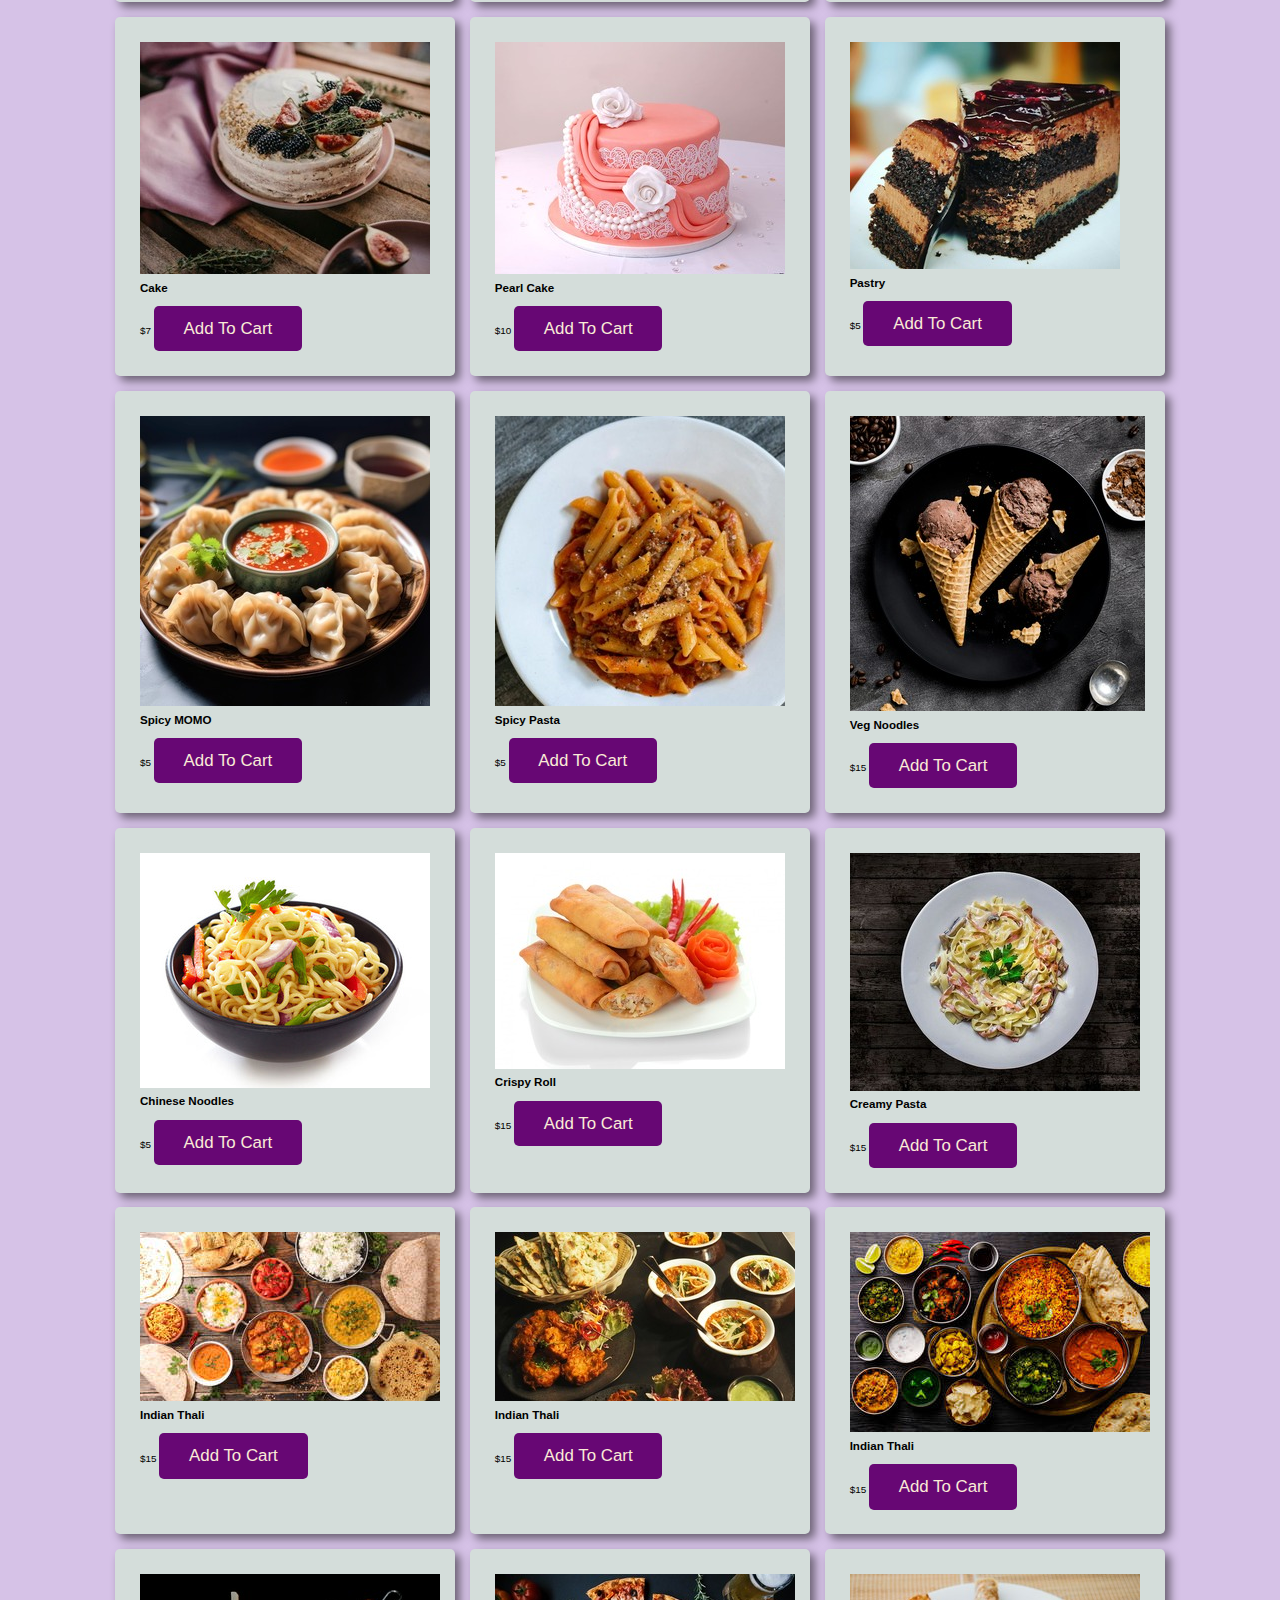
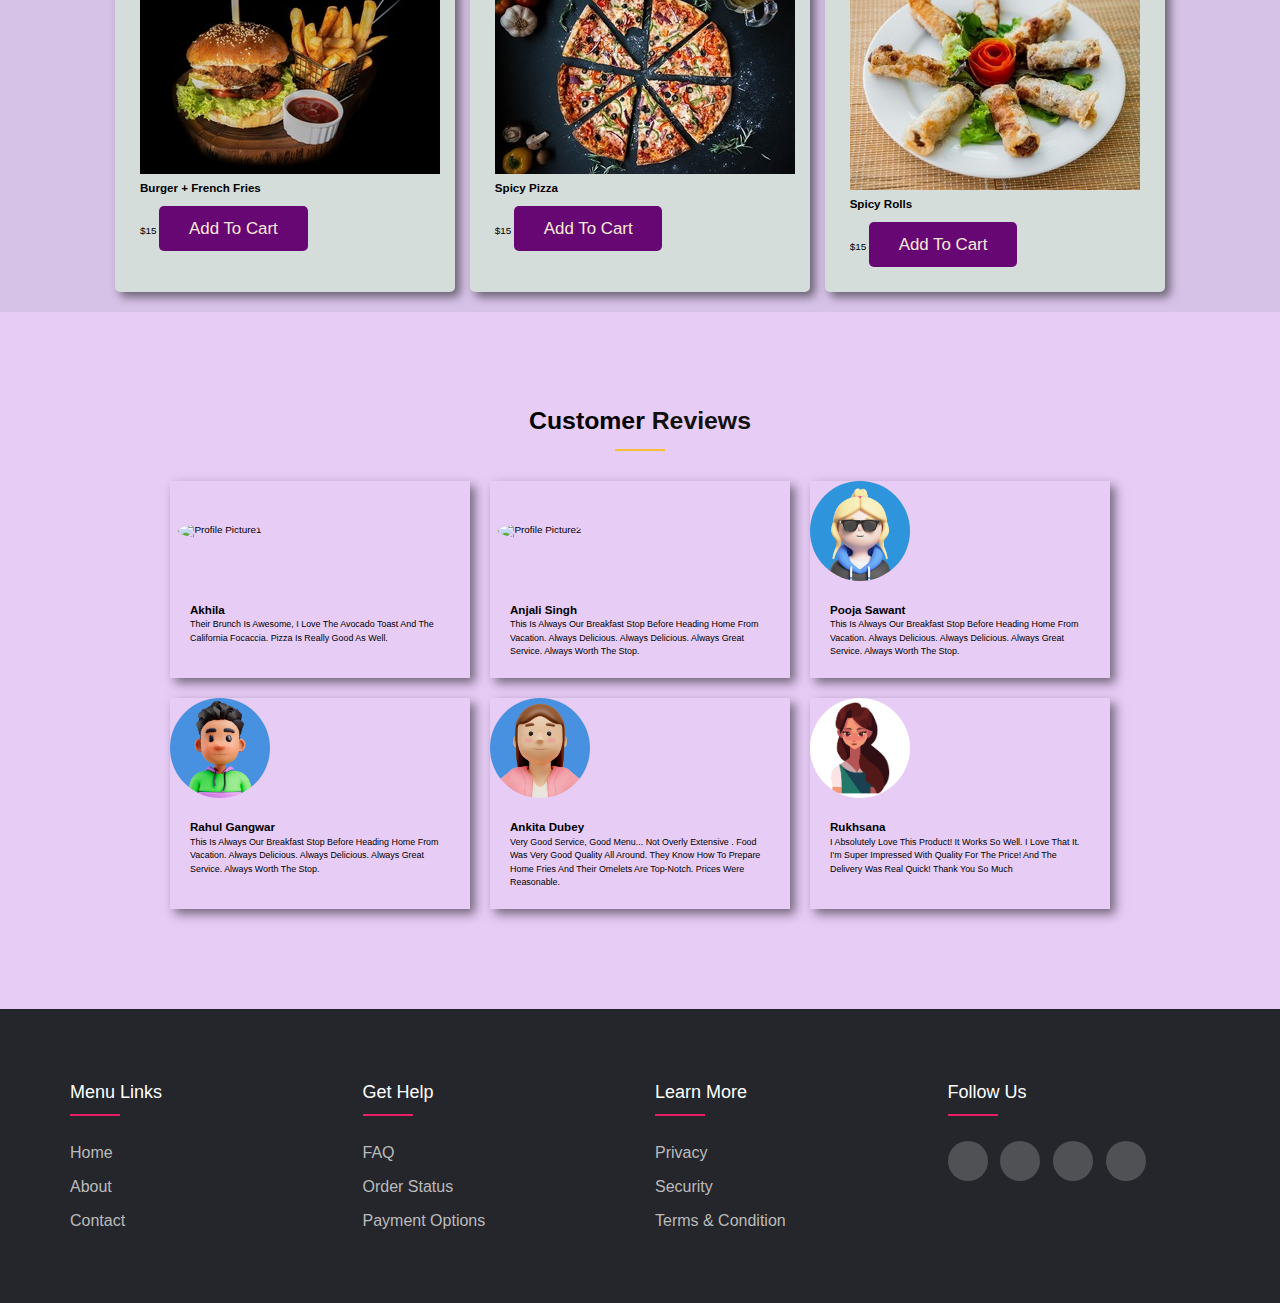
==== commit c1df1cdd: "Landing page is completed now" ====
--- a/projectzuvy/index.html
+++ b/projectzuvy/index.html
@@ -213,8 +213,9 @@
     padding: 2.5rem;
     background-color: #D4DDDA;
     border-radius: .5rem;
-    border: 2px solid rgb(78, 74, 74);
-    box-shadow: #666;
+    /* border: 2px solid rgb(78, 74, 74); */
+    box-shadow: 5px 5px 10px rgba(0, 0, 0, 0.5);
+    transition: box-shadow 0.3s ease;
     position: relative;
     overflow: hidden;
 }
@@ -343,7 +344,7 @@
     color: green;
 }
 
-.five-star .fa-regular:nth-child(1) {
+.five-star .fas:nth-child(1) {
     color: green;
 }
 .five-star .fa-regular:nth-child(2) {
@@ -1066,16 +1067,18 @@
         <div class="review-box">
             <div class="review-card">
                 <div class="review-profile-pic">
-                    <img src="https://i.ibb.co/b6tCCzK/your-image-file.jpg" alt="Profile Picture1">
+                    <img src="./Landing Page Assets/Akhila.jpg" alt="Profile Picture1">
                 </div>
                 <div class="review-text">
                     <h3 class="name">Akhila</h3>
-                    <div class="review-icon four-star">
-                        <i class="fa-regular fa-star"></i>
-                        <i class="fa-regular fa-star"></i>
-                        <i class="fa-regular fa-star"></i>
-                        <i class="fa-regular fa-star"></i>
+                    <div class="review-icon five-star">
+                        <i class="fas fa-star"></i>
+                        <i class="fas fa-star"></i>
+                        <i class="fas fa-star"></i>
+                        <i class="fas fa-star"></i>
+                        <i class="fas fa-star"></i>
                     </div>
+
                     <p>Their brunch is awesome, I love the avocado toast and the california focaccia. Pizza is
                         really good as well. </p>
                 </div>
@@ -1083,16 +1086,16 @@
 
             <div class="review-card">
                 <div class="review-profile-pic">
-                    <img src="https://i.ibb.co/b6tCCzK/your-image-file.jpg" alt="Profile Picture2">
+                    <img src="./Landing Page Assets/Anjali.jpg" alt="Profile Picture2">
                 </div>
                 <div class="review-text">
                     <h3 class="name">Anjali Singh</h3>
                     <div class="review-icon five-star">
-                        <i class="fa-regular fa-star"></i>
-                        <i class="fa-regular fa-star"></i>
-                        <i class="fa-regular fa-star"></i>
-                        <i class="fa-regular fa-star"></i>
-                        <i class="fa-regular fa-star"></i>
+                        <i class="fas fa-star"></i>
+                        <i class="fas fa-star"></i>
+                        <i class="fas fa-star"></i>
+                        <i class="fas fa-star"></i>
+                        <i class="fas fa-star"></i>
                     </div>
                     <p>This is always our breakfast stop before heading home from vacation. Always delicious. Always
                         delicious. Always great service. Always worth the stop. </p>
@@ -1101,17 +1104,18 @@
 
             <div class="review-card">
                 <div class="review-profile-pic">
-                    <img src="https://i.ibb.co/b6tCCzK/your-image-file.jpg" alt="Profile Picture2">
+                    <img src="./Landing Page Assets/pooja.jpg" alt="Profile Picture2">
                 </div>
                 <div class="review-text">
                     <h3 class="name">Pooja Sawant</h3>
                     <div class="review-icon five-star">
-                        <i class="fa-regular fa-star"></i>
-                        <i class="fa-regular fa-star"></i>
-                        <i class="fa-regular fa-star"></i>
-                        <i class="fa-regular fa-star"></i>
-                        <i class="fa-regular fa-star"></i>
+                        <i class="fas fa-star"></i>
+                        <i class="fas fa-star"></i>
+                        <i class="fas fa-star"></i>
+                        <i class="fas fa-star"></i>
+                        <i class="fas fa-star"></i>
                     </div>
+
                     <p>This is always our breakfast stop before heading home from vacation. Always delicious. Always
                         delicious. Always great service. Always worth the stop. </p>
                 </div>
@@ -1119,17 +1123,18 @@
 
             <div class="review-card">
                 <div class="review-profile-pic">
-                    <img src="https://i.ibb.co/b6tCCzK/your-image-file.jpg" alt="Profile Picture2">
+                    <img src="./Landing Page Assets/rahul.jpg" alt="Profile Picture2">
                 </div>
                 <div class="review-text">
                     <h3 class="name">Rahul Gangwar</h3>
                     <div class="review-icon five-star">
-                        <i class="fa-regular fa-star"></i>
-                        <i class="fa-regular fa-star"></i>
-                        <i class="fa-regular fa-star"></i>
-                        <i class="fa-regular fa-star"></i>
-                        <i class="fa-regular fa-star"></i>
+                        <i class="fas fa-star"></i>
+                        <i class="fas fa-star"></i>
+                        <i class="fas fa-star"></i>
+                        <i class="fas fa-star"></i>
+                        <i class="fas fa-star"></i>
                     </div>
+
                     <p>This is always our breakfast stop before heading home from vacation. Always delicious. Always
                         delicious. Always great service. Always worth the stop. </p>
                 </div>
@@ -1137,16 +1142,18 @@
 
             <div class="review-card">
                 <div class="review-profile-pic">
-                    <img src="https://i.ibb.co/b6tCCzK/your-image-file.jpg" alt="Profile Picture3">
+                    <img src="./Landing Page Assets/Ankita.jpg" alt="Profile Picture3">
                 </div>
                 <div class="review-text">
                     <h3 class="name">Ankita Dubey</h3>
-                    <div class="review-icon four-star">
-                        <i class="fa-regular fa-star"></i>
-                        <i class="fa-regular fa-star"></i>
-                        <i class="fa-regular fa-star"></i>
-                        <i class="fa-regular fa-star"></i>
+                    <div class="review-icon five-star">
+                        <i class="fas fa-star"></i>
+                        <i class="fas fa-star"></i>
+                        <i class="fas fa-star"></i>
+                        <i class="fas fa-star"></i>
+                        <i class="fas fa-star"></i>
                     </div>
+
 
                     <p>Very good service, good menu... not overly extensive . Food was very good quality all around.
                         They know how to prepare home fries and their omelets are top-notch. Prices were reasonable.
@@ -1155,18 +1162,19 @@
             </div>
             <div class="review-card">
                 <div class="review-profile-pic">
-                    <img src="https://i.ibb.co/b6tCCzK/your-image-file.jpg" alt="Profile Picture4">
+                    <img src="./Landing Page Assets/Rukhsana.jpg" alt="Profile Picture4">
                 </div>
 
                 <div class="review-text">
                     <h3 class="name">Rukhsana</h3>
                     <div class="review-icon five-star">
-                        <i class="fa-regular fa-star"></i>
-                        <i class="fa-regular fa-star"></i>
-                        <i class="fa-regular fa-star"></i>
-                        <i class="fa-regular fa-star"></i>
-                        <i class="fa-regular fa-star"></i>
+                        <i class="fas fa-star"></i>
+                        <i class="fas fa-star"></i>
+                        <i class="fas fa-star"></i>
+                        <i class="fas fa-star"></i>
+                        <i class="fas fa-star"></i>
                     </div>
+
                     <p>I absolutely love this product! It works so well. I love that it. I'm super impressed with
                         quality for the price! And the delivery was real quick! Thank you so much</p>
                 </div>
